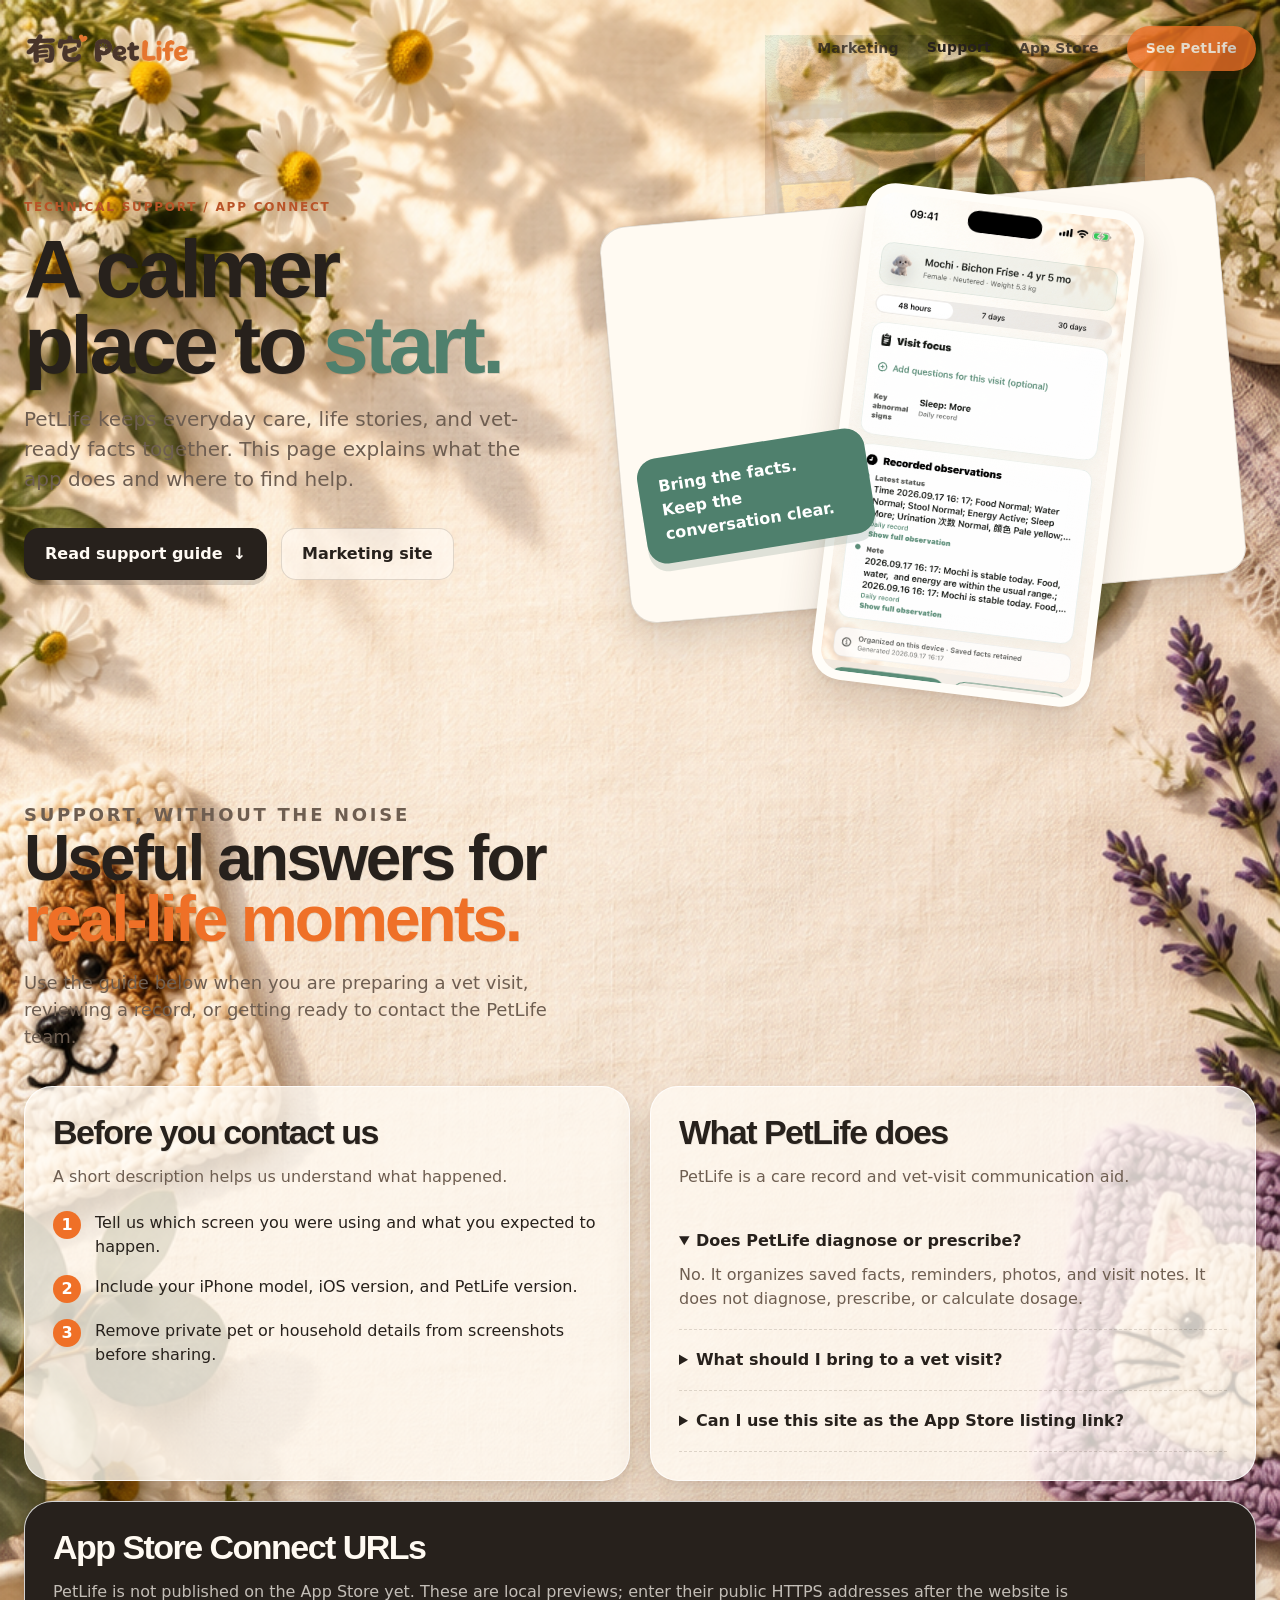
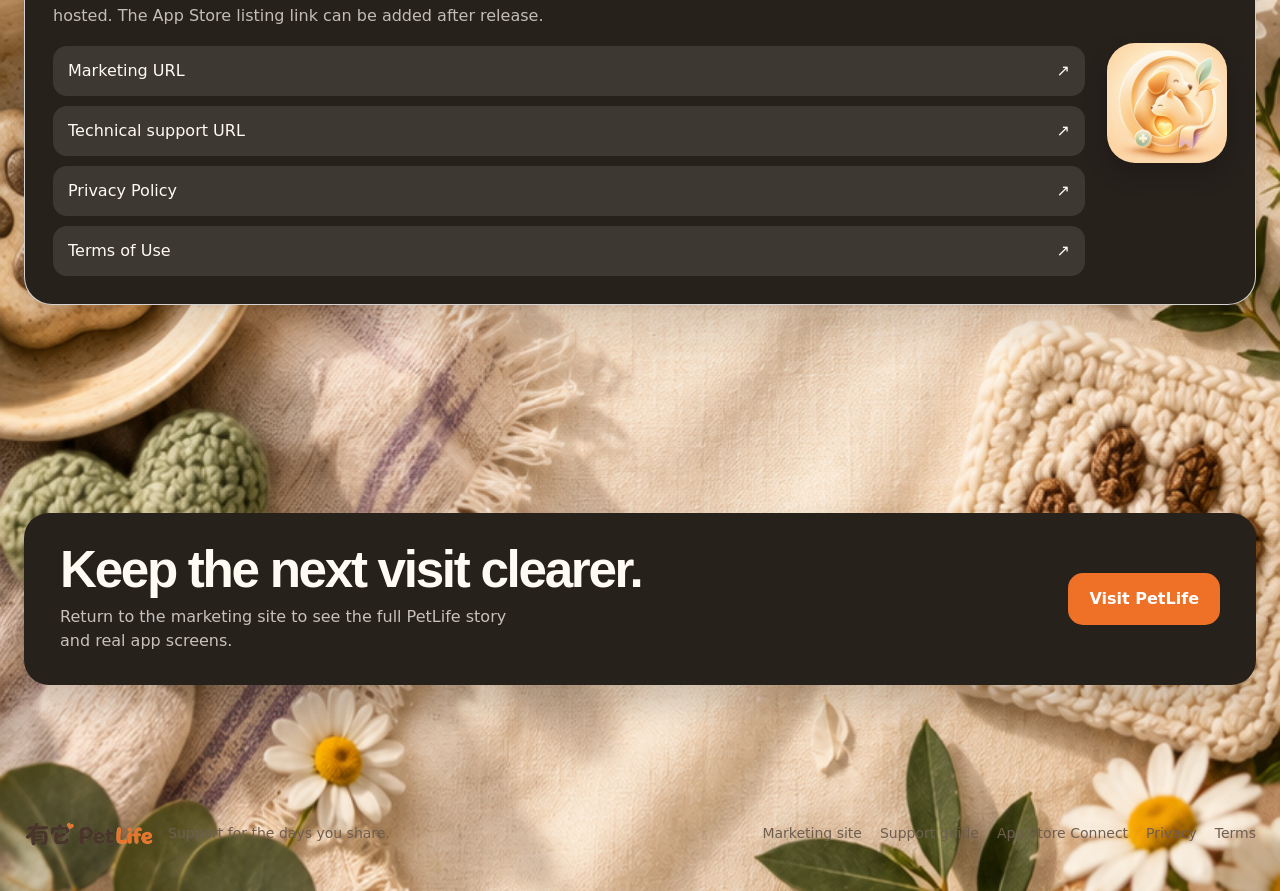
==== support/index.html @ db758c78 "Add PetLife support page" ====
<!doctype html>
<html lang="en">
  <head>
    <meta charset="UTF-8" />
    <meta name="viewport" content="width=device-width, initial-scale=1.0" />
    <meta name="description" content="PetLife technical support, product information, and App Store links." />
    <title>PetLife Support — Clear help for everyday care</title>
    <link rel="icon" type="image/png" href="../assets/petlife-appicon.png" />
    <link rel="stylesheet" href="../styles.css" />
  </head>
  <body>
    <div class="site-shell">
      <header class="site-nav">
        <a class="brand" href="../marketing/" aria-label="PetLife marketing home"><img src="../assets/petlife-wordmark.png" alt="有它 PetLife" /></a>
        <button class="menu-button" type="button" data-menu-button aria-expanded="false" aria-controls="support-nav">Menu</button>
        <nav class="nav-links" id="support-nav" data-nav aria-label="Support navigation">
          <a href="../marketing/">Marketing</a>
          <a href="#faq" aria-current="page">Support</a>
          <a href="#app-store">App Store</a>
          <a class="nav-cta" href="../marketing/#capabilities">See PetLife</a>
        </nav>
      </header>

      <main>
        <section class="support-hero">
          <div>
            <p class="eyebrow">Technical support / App Connect</p>
            <h1>A calmer place to <em>start.</em></h1>
            <p class="support-intro">PetLife keeps everyday care, life stories, and vet-ready facts together. This page explains what the app does and where to find help.</p>
            <div class="hero-actions"><a class="button button-dark" href="#faq">Read support guide <span aria-hidden="true">↓</span></a><a class="button button-light" href="../marketing/">Marketing site</a></div>
          </div>
          <div class="support-stack" aria-label="PetLife support collage">
            <div class="support-paper"></div>
            <figure class="support-screen"><img src="../assets/app-doctor.png" alt="Real PetLife vet summary screen" /></figure>
            <div class="support-sticker">Bring the facts.<br />Keep the conversation clear.</div>
          </div>
        </section>

        <section class="section" id="faq">
          <div class="section-heading">
            <p class="eyebrow">Support, without the noise</p>
            <h2>Useful answers for<br /><em>real-life moments.</em></h2>
            <p>Use the guide below when you are preparing a vet visit, reviewing a record, or getting ready to contact the PetLife team.</p>
          </div>
          <div class="support-grid">
            <article class="support-card">
              <h2>Before you contact us</h2>
              <p>A short description helps us understand what happened.</p>
              <ul>
                <li><span class="step-number">1</span><span>Tell us which screen you were using and what you expected to happen.</span></li>
                <li><span class="step-number">2</span><span>Include your iPhone model, iOS version, and PetLife version.</span></li>
                <li><span class="step-number">3</span><span>Remove private pet or household details from screenshots before sharing.</span></li>
              </ul>
            </article>
            <article class="support-card">
              <h2>What PetLife does</h2>
              <p>PetLife is a care record and vet-visit communication aid.</p>
              <div class="faq">
                <details open><summary>Does PetLife diagnose or prescribe?</summary><p>No. It organizes saved facts, reminders, photos, and visit notes. It does not diagnose, prescribe, or calculate dosage.</p></details>
                <details><summary>What should I bring to a vet visit?</summary><p>Bring the recent timeline, current observations, medications, and any questions you want to confirm with your veterinarian.</p></details>
                <details><summary>Can I use this site as the App Store listing link?</summary><p>No. The App Store listing link will be available after the app is released. In App Store Connect, use the public marketing-site address for Marketing URL and the public support-page address for Support URL.</p></details>
              </div>
            </article>
            <article class="support-card url-card" id="app-store">
              <div>
                <h2>App Store Connect URLs</h2>
                <p>PetLife is not published on the App Store yet. These are local previews; enter their public HTTPS addresses after the website is hosted. The App Store listing link can be added after release.</p>
                <div class="url-list">
                  <a href="../marketing/"><span>Marketing URL</span><span aria-hidden="true">↗</span></a>
                  <a href="./"><span>Technical support URL</span><span aria-hidden="true">↗</span></a>
                  <a href="../policy/#privacy"><span>Privacy Policy</span><span aria-hidden="true">↗</span></a>
                  <a href="../policy/#terms"><span>Terms of Use</span><span aria-hidden="true">↗</span></a>
                </div>
              </div>
              <img src="../assets/petlife-appicon.png" width="120" height="120" alt="PetLife app icon" style="border-radius: 28px; box-shadow: 0 12px 25px rgba(0,0,0,.2)" />
            </article>
          </div>
        </section>

        <section class="section">
          <div class="support-callout">
            <div><h2>Keep the next visit clearer.</h2><p>Return to the marketing site to see the full PetLife story and real app screens.</p></div>
            <a class="button" href="../marketing/">Visit PetLife</a>
          </div>
        </section>
      </main>

      <footer class="site-footer">
        <div class="footer-brand"><img src="../assets/petlife-wordmark.png" alt="有它 PetLife" /><span>Support for the days you share.</span></div>
        <nav class="footer-links" aria-label="Footer navigation"><a href="../marketing/">Marketing site</a><a href="#faq">Support guide</a><a href="#app-store">App Store Connect</a><a href="../policy/#privacy">Privacy</a><a href="../policy/#terms">Terms</a></nav>
      </footer>
    </div>
    <script src="../site.js"></script>
  </body>
</html>
---- styles.css ----
@font-face {
  font-family: PetLifeSans;
  src: local("Avenir Next"), local("Nunito"), local("Helvetica Neue");
  font-display: swap;
}

:root {
  --ink: #27211c;
  --muted-ink: #6e5e51;
  --paper: #f6ecdf;
  --paper-deep: #ead7c4;
  --card: #fffaf2;
  --orange: #ef7027;
  --orange-dark: #b95428;
  --sage: #bdd0bd;
  --sage-dark: #4f806d;
  --lilac: #d7cce8;
  --blue: #b8d5dc;
  --yellow: #efd06b;
  --line: rgba(67, 45, 29, 0.16);
  --shadow: 0 22px 42px rgba(69, 43, 24, 0.16), 0 3px 7px rgba(69, 43, 24, 0.08);
  --display: "Avenir Next", "Trebuchet MS", sans-serif;
  --body: PetLifeSans, "Avenir Next", system-ui, sans-serif;
  --needle: url("assets/needle-texture.svg");
}

* { box-sizing: border-box; }
html { scroll-behavior: smooth; }
body {
  margin: 0;
  position: relative;
  color: var(--ink);
  font-family: var(--body);
  background-color: var(--paper);
  background-image: url("assets/tabletop-background.png");
  background-size: cover;
  background-position: center top;
  background-repeat: no-repeat;
  background-attachment: fixed;
  line-height: 1.5;
}

body::before {
  content: "";
  position: fixed;
  inset: 0;
  pointer-events: none;
  opacity: .16;
  background-image: url("assets/yarn-pet-grid.png");
  background-size: 380px auto;
  background-position: 85% 6%;
  background-repeat: no-repeat;
  mix-blend-mode: multiply;
  z-index: -1;
}

a { color: inherit; text-decoration: none; }
button, input, textarea { font: inherit; }
button, .button { cursor: pointer; }

.site-shell { width: min(1240px, calc(100% - 48px)); margin: 0 auto; }
.site-nav {
  display: flex;
  align-items: center;
  justify-content: space-between;
  gap: 28px;
  padding: 26px 0 18px;
}
.brand { display: inline-flex; align-items: center; min-width: 174px; }
.brand img { display: block; width: 166px; height: auto; }
.nav-links { display: flex; align-items: center; gap: 28px; font-size: 14px; font-weight: 700; letter-spacing: .01em; }
.nav-links a { opacity: .78; transition: opacity .2s ease, transform .2s ease; }
.nav-links a:hover, .nav-links a[aria-current="page"] { opacity: 1; transform: translateY(-1px); }
.nav-cta { padding: 12px 19px; border-radius: 999px; color: #fffaf4; background: var(--orange); box-shadow: 0 8px 0 rgba(139, 63, 33, .1); }
.nav-cta:hover { transform: translateY(-2px); }
.menu-button { display: none; border: 1px solid var(--line); background: var(--card); border-radius: 999px; padding: 9px 12px; }

.hero { min-height: 720px; display: grid; grid-template-columns: minmax(0, .86fr) minmax(0, 1.14fr); align-items: center; gap: 48px; padding: 56px 0 70px; }
.eyebrow { margin: 0 0 15px; color: var(--orange-dark); font-weight: 800; text-transform: uppercase; letter-spacing: .15em; font-size: 12px; }
h1, h2, h3 { margin: 0; font-family: "Arial Rounded MT Bold", "Avenir Next Rounded", var(--display); letter-spacing: -.045em; text-shadow: .6px .7px 0 rgba(39,33,28,.12); }
h1 { max-width: 720px; font-size: clamp(60px, 7.1vw, 104px); line-height: .92; font-weight: 900; }
h1 em { color: var(--orange); font-style: normal; }
.section-heading h2 em, .story-band h2 em { color: var(--orange); font-style: normal; }
.hero-copy > p:not(.eyebrow) { max-width: 520px; margin: 24px 0 0; color: var(--muted-ink); font-size: clamp(18px, 2vw, 24px); line-height: 1.35; }
.hero-actions { display: flex; flex-wrap: wrap; align-items: center; gap: 14px; margin-top: 34px; }
.button { display: inline-flex; align-items: center; justify-content: center; gap: 10px; min-height: 48px; padding: 13px 20px; border: 1px solid transparent; border-radius: 15px; font-weight: 800; transition: transform .2s ease, box-shadow .2s ease, background .2s ease; }
.button:hover { transform: translateY(-3px); box-shadow: 0 12px 22px rgba(69, 43, 24, .14); }
.button-dark { color: #fffaf3; background: var(--ink); box-shadow: 0 5px 0 rgba(39, 33, 28, .16); }
.button-light { background: rgba(255, 250, 242, .68); border-color: var(--line); }
.hand-note { margin: 32px 0 0 10px; color: var(--muted-ink); font-family: "Bradley Hand", "Comic Sans MS", cursive; font-size: 20px; transform: rotate(-4deg); }

.hero-collage { position: relative; min-height: 640px; }
.hero-collage::before { content: ""; position: absolute; inset: 52px 6px 34px; border-radius: 38px; background: rgba(255, 250, 242, .34); border: 1px solid rgba(255, 255, 255, .48); transform: rotate(2deg); }
.hero-note { position: absolute; z-index: 4; right: -8px; top: 78px; max-width: 150px; color: var(--muted-ink); font-family: "Bradley Hand", "Comic Sans MS", cursive; font-size: 18px; line-height: 1.2; transform: rotate(8deg); }
.photo-card { position: absolute; z-index: 3; top: 30px; left: 8%; width: 260px; padding: 12px 12px 40px; background: #fffdf7; box-shadow: var(--shadow); transform: rotate(-7deg); }
.photo-card img { display: block; width: 100%; aspect-ratio: 1; object-fit: cover; border-radius: 3px; }
.photo-card figcaption { padding: 12px 8px 0; font-family: "Bradley Hand", "Comic Sans MS", cursive; font-size: 20px; line-height: 1.05; }
.tile-sheet { position: absolute; z-index: 1; top: 55px; right: 7%; width: 310px; height: 410px; border: 9px solid #e6d4bd; overflow: hidden; background: #442e25; box-shadow: var(--shadow); transform: rotate(8deg); }
.tile-sheet img { width: 150%; height: 150%; object-fit: cover; object-position: 54% 32%; transform: rotate(-2deg); }
.phone-card { position: absolute; z-index: 5; right: 4%; bottom: 0; width: min(315px, 52%); padding: 10px; border-radius: 31px; background: #fffdf8; box-shadow: 0 28px 48px rgba(66, 37, 20, .25), 0 2px 8px rgba(66, 37, 20, .1); transform: rotate(7deg); }
.phone-card img { display: block; width: 100%; height: 580px; object-fit: cover; object-position: top; border-radius: 23px; }
.phone-chip { position: absolute; left: -34px; bottom: 74px; padding: 9px 13px; color: #fff; background: var(--sage-dark); border-radius: 999px; font-size: 12px; font-weight: 800; transform: rotate(-10deg); box-shadow: 0 7px 0 rgba(45, 84, 69, .15); }

.section { padding: 104px 0; }
.section-heading { max-width: 680px; margin-bottom: 36px; }
.section-heading h2 { font-size: clamp(40px, 5vw, 68px); line-height: .96; }
.section-heading p { margin: 18px 0 0; max-width: 550px; color: var(--muted-ink); font-size: 18px; }
.feature-grid { display: grid; grid-template-columns: repeat(3, 1fr); gap: 20px; }
.feature-card { position: relative; overflow: hidden; min-height: 420px; padding: 24px; border-radius: 28px; box-shadow: var(--shadow); border: 1px solid rgba(255,255,255,.6); }
.feature-card:nth-child(1) { background: var(--sage); }
.feature-card:nth-child(2) { background: var(--lilac); }
.feature-card:nth-child(3) { background: #f2d487; }
.feature-card h3 { font-size: 31px; line-height: 1; }
.feature-card p { max-width: 245px; margin: 12px 0 0; color: rgba(39, 33, 28, .78); }
.feature-shot { position: absolute; right: -12px; bottom: -120px; width: 188px; height: 335px; overflow: hidden; border-radius: 23px; border: 7px solid rgba(255, 251, 244, .9); box-shadow: 0 18px 25px rgba(63, 38, 19, .18); transform: rotate(-8deg); background: #fff; }
.feature-shot img { width: 100%; height: 100%; object-fit: cover; object-position: top; }
.feature-card:nth-child(2) .feature-shot { transform: rotate(8deg); right: 28px; }
.feature-card:nth-child(3) .feature-shot { transform: rotate(-5deg); }
.feature-mark { display: inline-flex; align-items: center; justify-content: center; width: 44px; height: 44px; margin-bottom: 48px; border-radius: 50%; background: rgba(255,255,255,.58); color: var(--ink); font-weight: 900; }

.story-band { display: grid; grid-template-columns: 1.05fr .95fr; align-items: center; gap: 58px; padding: 30px; border-radius: 36px; background: rgba(255, 250, 242, .72); border: 1px solid rgba(255,255,255,.7); box-shadow: var(--shadow); }
.story-band h2 { font-size: clamp(40px, 5vw, 70px); line-height: .95; }
.story-band p { max-width: 500px; margin: 20px 0 0; color: var(--muted-ink); font-size: 18px; }
.story-shot { position: relative; min-height: 420px; }
.story-shot::before { content: ""; position: absolute; width: 210px; height: 270px; left: 20px; top: 70px; background: var(--lilac); border-radius: 22px; transform: rotate(-9deg); }
.story-shot img { position: absolute; z-index: 1; right: 30px; top: 12px; width: 260px; height: 440px; object-fit: cover; object-position: top; border: 9px solid #fffdf7; border-radius: 29px; box-shadow: var(--shadow); transform: rotate(6deg); }

.support-callout { display: flex; align-items: center; justify-content: space-between; gap: 28px; padding: 32px 36px; border-radius: 25px; background: var(--ink); color: #fffaf2; box-shadow: 0 20px 35px rgba(39,33,28,.2); }
.support-callout h2 { font-size: clamp(30px, 4vw, 52px); line-height: .98; }
.support-callout p { max-width: 470px; margin: 10px 0 0; color: rgba(255,250,242,.74); }
.support-callout .button { background: var(--orange); color: white; }

.site-footer { display: flex; align-items: center; justify-content: space-between; gap: 30px; padding: 32px 0 44px; color: var(--muted-ink); font-size: 14px; }
.footer-brand { display: flex; align-items: center; gap: 14px; }
.footer-brand img { width: 130px; height: auto; }
.footer-links { display: flex; flex-wrap: wrap; gap: 18px; }
.footer-links a:hover { color: var(--orange-dark); }

/* Support page */
.support-hero { padding: 90px 0 80px; display: grid; grid-template-columns: .88fr 1.12fr; align-items: center; gap: 64px; }
.support-hero h1 { font-size: clamp(54px, 6.4vw, 92px); }
.support-hero h1 em { color: var(--sage-dark); }
.support-intro { max-width: 520px; margin-top: 22px; color: var(--muted-ink); font-size: 20px; }
.support-stack { position: relative; min-height: 420px; }
.support-paper { position: absolute; inset: 22px 24px 0 12px; border-radius: 26px; background: var(--card); border: 1px solid var(--line); box-shadow: var(--shadow); transform: rotate(-5deg); }
.support-screen { position: absolute; right: 15%; top: 0; width: 280px; height: 500px; padding: 9px; border-radius: 30px; background: #fffdf8; box-shadow: var(--shadow); transform: rotate(7deg); }
.support-screen img { width: 100%; height: 100%; object-fit: cover; object-position: top; border-radius: 22px; }
.support-sticker { position: absolute; z-index: 2; left: 6%; bottom: 50px; max-width: 230px; padding: 17px 20px; border-radius: 20px; color: #fff; background: var(--sage-dark); font-weight: 800; transform: rotate(-9deg); box-shadow: 0 8px 0 rgba(45,84,69,.15); }
.support-grid { display: grid; grid-template-columns: 1fr 1fr; gap: 20px; }
.support-card { padding: 28px; border-radius: 28px; background: rgba(255,250,242,.78); border: 1px solid rgba(255,255,255,.8); box-shadow: var(--shadow); }
.support-card h2 { font-size: 34px; line-height: 1; }
.support-card p { color: var(--muted-ink); }
.support-card ul { display: grid; gap: 16px; margin: 22px 0 0; padding: 0; list-style: none; }
.support-card li { display: grid; grid-template-columns: 30px 1fr; gap: 12px; align-items: start; }
.step-number { display: inline-flex; align-items: center; justify-content: center; width: 28px; height: 28px; border-radius: 50%; background: var(--orange); color: white; font-weight: 900; }
.faq { margin-top: 22px; }
.faq details { padding: 18px 0; border-bottom: 1px dashed var(--line); }
.faq summary { cursor: pointer; font-weight: 800; }
.faq details p { margin: 10px 0 0; color: var(--muted-ink); }
.url-card { grid-column: 1 / -1; display: grid; grid-template-columns: 1fr auto; align-items: center; gap: 22px; background: var(--ink); color: #fffaf2; }
.url-card p { color: rgba(255,250,242,.72); }
.url-list { display: grid; gap: 10px; margin-top: 18px; }
.url-list a { display: flex; align-items: center; justify-content: space-between; gap: 12px; padding: 13px 15px; border-radius: 14px; background: rgba(255,250,242,.1); color: #fffaf2; }
.url-list a:hover { background: rgba(255,250,242,.18); }

@media (max-width: 940px) {
  .site-shell { width: min(100% - 32px, 720px); }
  .menu-button { display: inline-flex; }
  .nav-links { display: none; position: absolute; z-index: 10; top: 76px; right: 16px; flex-direction: column; align-items: stretch; min-width: 190px; padding: 16px; border-radius: 18px; background: var(--card); box-shadow: var(--shadow); }
  .nav-links.is-open { display: flex; }
  .hero, .support-hero { grid-template-columns: 1fr; gap: 30px; padding-top: 40px; }
  .hero-collage { min-height: 610px; }
  .feature-grid, .support-grid { grid-template-columns: 1fr; }
  .url-card { grid-column: auto; grid-template-columns: 1fr; }
  .story-band { grid-template-columns: 1fr; }
  .story-shot { min-height: 400px; }
}

@media (max-width: 620px) {
  .site-shell { width: min(100% - 24px, 540px); }
  .site-nav { padding-top: 16px; }
  .brand img { width: 140px; }
  h1 { font-size: clamp(51px, 15vw, 76px); }
  .hero { padding-bottom: 30px; }
  .hero-collage { min-height: 510px; transform: scale(.86); transform-origin: top center; margin-bottom: -70px; }
  .photo-card { width: 210px; }
  .tile-sheet { width: 235px; height: 320px; }
  .phone-card { width: 250px; }
  .phone-card img { height: 470px; }
  .support-hero { padding-top: 42px; }
  .support-stack { min-height: 390px; transform: scale(.88); transform-origin: top center; margin-bottom: -45px; }
  .support-screen { width: 242px; height: 435px; }
  .section { padding: 70px 0; }
  .support-callout, .site-footer { flex-direction: column; align-items: flex-start; }
  .story-shot img { right: 4%; }
}

/* Marketing page: the longer Product Hunt story layout. */
.marketing-page .site-nav { padding-bottom: 28px; }
.marketing-page .site-nav { gap: 16px; }
.marketing-page .nav-links { margin-left: auto; gap: clamp(14px, 2.1vw, 28px); }
.marketing-language-switcher { display: inline-flex; flex: 0 0 auto; gap: 2px; padding: 4px; border: 1px solid rgba(67,45,29,.16); border-radius: 999px; background: rgba(255,250,242,.78); box-shadow: 0 4px 12px rgba(69,43,24,.08); }
.marketing-language-switcher button { padding: 7px 9px; border: 0; border-radius: 999px; background: transparent; color: var(--muted-ink); cursor: pointer; font-size: 11px; font-weight: 800; white-space: nowrap; }
.marketing-language-switcher button[aria-pressed="true"] { color: #fffaf2; background: var(--ink); }
.marketing-language-switcher button:focus-visible,
.policy-switcher button:focus-visible { outline: 3px solid var(--orange); outline-offset: 2px; }
.reference-mode .site-shell { position: relative; }
.marketing-page.reference-mode .site-nav { position: absolute; z-index: 10; top: 70px; left: 0; width: 100%; display: flex; justify-content: flex-end; padding: 0; pointer-events: none; }
.marketing-page.reference-mode .site-nav > * { pointer-events: auto; }
.marketing-page.reference-mode .site-nav .brand,
.marketing-page.reference-mode .site-nav .menu-button,
.marketing-page.reference-mode .site-nav .nav-links { display: none; }
.marketing-page.reference-mode .marketing-language-switcher { margin-right: 18.5%; }
.reference-banner[hidden] { display: none !important; }
.marketing-page .hero-v2 { min-height: 760px; padding-top: 48px; }
.marketing-page .hero-copy { position: relative; z-index: 2; }
.marketing-page .hero-copy > p:not(.eyebrow) { max-width: 590px; }
.hero-proof { display: flex; flex-wrap: wrap; gap: 8px; margin-top: 28px; }
.hero-proof span, .mini-tags span, .story-points span { display: inline-flex; align-items: center; min-height: 30px; padding: 6px 11px; border: 1px solid rgba(67,45,29,.16); border-radius: 999px; background: rgba(255,250,242,.58); color: var(--muted-ink); font-size: 12px; font-weight: 800; }
.hero-stage { position: relative; min-height: 690px; isolation: isolate; }
.hero-stage-paper { position: absolute; inset: 42px 8px 26px; z-index: -2; border: 1px solid rgba(255,255,255,.72); border-radius: 40px; background: rgba(255,250,242,.38); transform: rotate(2.4deg); box-shadow: 0 24px 45px rgba(69,43,24,.1); }
.hero-stage::after { content: ""; position: absolute; z-index: -3; inset: 6px -20px -15px 22px; border-radius: 38px; background: rgba(239,112,39,.14); transform: rotate(-4deg); }
.hero-yarn-grid { position: absolute; z-index: 0; top: 62px; right: 4%; width: 47%; height: 445px; overflow: hidden; border: 10px solid #e6d4bd; background: #442e25; box-shadow: var(--shadow); transform: rotate(7deg); }
.hero-yarn-grid img { width: 155%; height: 155%; object-fit: cover; object-position: 54% 32%; transform: rotate(-2deg); }
.hero-photo-card { position: absolute; z-index: 2; top: 98px; left: 6%; width: 270px; padding: 12px 12px 42px; background: #fffdf7; box-shadow: var(--shadow); transform: rotate(-8deg); }
.hero-photo-card img { display: block; width: 100%; aspect-ratio: 1; object-fit: cover; border-radius: 3px; }
.hero-photo-card figcaption { padding: 12px 8px 0; font-family: "Bradley Hand", "Comic Sans MS", cursive; font-size: 21px; line-height: 1.05; }
.tape { position: absolute; z-index: 3; left: 50%; top: -18px; width: 86px; height: 28px; background: rgba(225,190,133,.7); transform: translateX(-50%) rotate(-3deg); box-shadow: 0 1px 4px rgba(69,43,24,.12); }
.hero-note { z-index: 5; right: 2%; top: 28px; }
.hero-phone-frame { position: absolute; z-index: 4; right: 7%; bottom: 3px; width: min(332px, 52%); padding: 11px; border-radius: 34px; background: #fffdf8; box-shadow: 0 30px 52px rgba(66,37,20,.28), 0 3px 9px rgba(66,37,20,.12); transform: rotate(7deg); }
.hero-phone-frame img { display: block; width: 100%; height: 580px; object-fit: cover; object-position: top; border-radius: 25px; }
.hero-phone-frame .phone-chip { left: -44px; bottom: 74px; }
.hero-stamp { position: absolute; z-index: 6; left: 34%; bottom: 40px; width: 116px; height: 116px; display: grid; place-items: center; border: 3px solid rgba(185,84,40,.68); border-radius: 50%; color: var(--orange-dark); font-family: "Bradley Hand", "Comic Sans MS", cursive; font-size: 16px; font-weight: 800; line-height: 1.05; text-align: center; transform: rotate(-13deg); background: rgba(255,250,242,.76); }
.section-heading-wide { max-width: 840px; }
.feature-grid-v2 { gap: 24px; }
.feature-card-v2 { min-height: 520px; padding: 28px; }
.feature-card-v2 .feature-card-copy { position: relative; z-index: 2; max-width: 270px; }
.feature-card-v2 .feature-mark { margin-bottom: 58px; }
.feature-card-v2 h3 { font-size: 38px; }
.feature-card-v2 p { font-size: 16px; }
.feature-card-care { background: #cad8c6; }
.feature-card-memory { background: #d7cce8; }
.feature-card-vet { background: #f0d88f; }
.feature-shot-v2 { right: 14px; bottom: -108px; width: 210px; height: 375px; border-width: 8px; }
.feature-card-memory .feature-shot-v2 { right: 18px; transform: rotate(8deg); }
.feature-card-vet .feature-shot-v2 { right: 12px; transform: rotate(-6deg); }
.text-link { display: inline-flex; align-items: center; gap: 8px; margin-top: 20px; color: var(--ink); font-size: 13px; font-weight: 900; }
.text-link:hover { color: var(--orange-dark); }
.capability-section { padding-top: 80px; }
.capability-grid { display: grid; grid-template-columns: repeat(2, minmax(0,1fr)); gap: 22px; }
.capability-card { position: relative; min-height: 330px; overflow: hidden; display: flex; align-items: center; gap: 22px; padding: 30px; border: 1px solid rgba(255,255,255,.72); border-radius: 30px; background: rgba(255,250,242,.74); box-shadow: var(--shadow); }
.capability-card-large { grid-column: 1 / -1; min-height: 390px; background: #efe0c9; }
.capability-card-record { background: #d5e3de; }
.capability-card-life { background: #e3d6ea; }
.capability-card-family { background: #f0d6bb; }
.capability-copy { position: relative; z-index: 2; max-width: 430px; }
.capability-card-large .capability-copy { max-width: 500px; }
.capability-kicker { display: inline-flex; margin-bottom: 12px; color: var(--orange-dark); font-size: 12px; font-weight: 900; letter-spacing: .12em; text-transform: uppercase; }
.capability-copy h3 { font-size: clamp(27px, 3vw, 42px); line-height: .98; }
.capability-copy p { margin: 14px 0 0; color: var(--muted-ink); font-size: 16px; }
.capability-list { display: grid; gap: 8px; margin: 20px 0 0; padding: 0; list-style: none; color: var(--muted-ink); font-size: 14px; }
.capability-list li { position: relative; padding-left: 20px; }
.capability-list li::before { content: "✓"; position: absolute; left: 0; color: var(--sage-dark); font-weight: 900; }
.capability-shot { flex: 0 0 150px; width: 150px; height: 260px; overflow: hidden; padding: 7px; border: 7px solid #fffdf8; border-radius: 23px; background: #fffdf8; box-shadow: var(--shadow); transform: rotate(6deg); }
.capability-shot img { display: block; width: 100%; height: 100%; object-fit: cover; object-position: top; border-radius: 14px; }
.capability-shot-tall { position: absolute; right: 10%; top: 28px; width: 220px; height: 420px; transform: rotate(7deg); }
.capability-card-record .capability-shot { order: 2; transform: rotate(-7deg); }
.capability-card-life .capability-shot { transform: rotate(7deg); }
.capability-photo { flex: 0 0 160px; width: 160px; padding: 10px; background: #fffdf8; box-shadow: var(--shadow); transform: rotate(7deg); }
.capability-photo img { display: block; width: 100%; aspect-ratio: 1; object-fit: cover; }
.mini-tags { display: flex; flex-wrap: wrap; gap: 7px; margin-top: 18px; }
.mini-tags span { background: rgba(255,255,255,.54); }
.story-section { padding-top: 80px; }
.story-band-v2 { padding: 42px 44px; }
.story-band-copy { position: relative; z-index: 2; }
.story-points { display: flex; flex-wrap: wrap; gap: 8px; margin-top: 22px; }
.story-shot-v2 { min-height: 500px; }
.story-shot-v2::before { width: 235px; height: 310px; left: 0; top: 88px; background: #d8c8e4; }
.story-shot-v2 img { width: 290px; height: 490px; right: 16px; }
.vet-section { padding-top: 74px; }
.vet-layout { display: grid; grid-template-columns: minmax(0,.9fr) minmax(0,1.1fr); align-items: center; gap: 60px; padding: 44px; border-radius: 36px; background: rgba(231,241,236,.82); border: 1px solid rgba(255,255,255,.78); box-shadow: var(--shadow); }
.vet-copy h2 { font-size: clamp(42px, 5vw, 70px); line-height: .95; }
.vet-copy h2 em { color: var(--sage-dark); font-style: normal; }
.vet-copy > p:not(.eyebrow) { margin: 20px 0 0; color: var(--muted-ink); font-size: 18px; }
.boundary-note { margin-top: 22px; padding: 16px 18px; border-left: 4px solid var(--sage-dark); border-radius: 0 14px 14px 0; background: rgba(255,255,255,.56); color: var(--muted-ink); font-size: 14px; }
.boundary-note strong { color: var(--ink); }
.vet-shot { position: relative; margin: 0; justify-self: center; width: min(360px, 82%); padding: 10px; border: 1px solid rgba(255,255,255,.9); border-radius: 33px; background: #fffdf8; box-shadow: var(--shadow); transform: rotate(6deg); }
.vet-shot img { display: block; width: 100%; height: 560px; object-fit: cover; object-position: top; border-radius: 24px; }
.vet-shot figcaption { position: absolute; left: -32px; bottom: 42px; padding: 10px 13px; border-radius: 999px; color: #fff; background: var(--sage-dark); font-size: 12px; font-weight: 800; transform: rotate(-9deg); }
.principle-section { padding-top: 80px; }
.principle-grid { display: grid; grid-template-columns: repeat(4, minmax(0,1fr)); gap: 14px; }
.principle-grid article { min-height: 230px; padding: 22px; border: 1px solid rgba(255,255,255,.72); border-radius: 24px; background: rgba(255,250,242,.74); box-shadow: 0 13px 28px rgba(69,43,24,.09); }
.principle-grid article:nth-child(2) { background: rgba(217,204,232,.8); }
.principle-grid article:nth-child(3) { background: rgba(205,222,207,.82); }
.principle-grid article:nth-child(4) { background: rgba(240,216,143,.82); }
.principle-grid article > span { display: inline-flex; align-items: center; justify-content: center; width: 35px; height: 35px; border-radius: 50%; background: rgba(255,255,255,.64); color: var(--orange-dark); font-size: 12px; font-weight: 900; }
.principle-grid h3 { margin-top: 30px; font-size: 25px; line-height: 1; }
.principle-grid p { margin: 10px 0 0; color: var(--muted-ink); font-size: 14px; }
.support-callout-v2 { padding: 38px 42px; }
.support-callout-v2 .eyebrow { color: #f2c38b; }

/* Tactile punch-needle treatment used in the reference artwork. */
.marketing-page .button,
.marketing-page .nav-cta,
.marketing-page .feature-card-v2,
.marketing-page .capability-card,
.marketing-page .principle-grid article,
.marketing-page .support-callout-v2 {
  background-image: var(--needle);
  background-blend-mode: soft-light;
}
.marketing-page .button,
.marketing-page .nav-cta {
  position: relative;
  border-width: 2px;
  border-color: rgba(39, 33, 28, .18);
  box-shadow: 0 4px 0 rgba(39,33,28,.25), 0 11px 18px rgba(69,43,24,.12);
  letter-spacing: -.015em;
}
.marketing-page .button::after,
.marketing-page .nav-cta::after,
.marketing-page .feature-card-v2::after {
  content: "";
  position: absolute;
  inset: 5px;
  pointer-events: none;
  border: 1px dashed rgba(255,255,255,.28);
  border-radius: inherit;
  opacity: .7;
}
.marketing-page .button-dark {
  background-color: #202a2a;
  background-image: var(--needle), linear-gradient(135deg, rgba(255,255,255,.05), transparent 60%);
  border-color: rgba(12,19,19,.45);
  box-shadow: 0 5px 0 #151b1b, 0 12px 18px rgba(30,28,25,.18);
}
.marketing-page .button-light {
  background-color: #fffaf1;
  background-image: var(--needle);
  border-color: rgba(67,45,29,.2);
  box-shadow: 0 4px 0 rgba(67,45,29,.1), 0 9px 16px rgba(69,43,24,.08);
}
.marketing-page .nav-cta {
  background-color: #e8662a;
  background-image: var(--needle), linear-gradient(135deg, rgba(255,210,154,.22), transparent 62%);
  border-color: rgba(151,61,27,.25);
  box-shadow: 0 4px 0 #b84e25, 0 10px 16px rgba(129,61,33,.18);
}
.marketing-page .feature-card-v2 {
  border-width: 2px;
  border-color: rgba(67,45,29,.12);
  box-shadow: 0 8px 0 rgba(67,45,29,.1), 0 22px 35px rgba(69,43,24,.14);
}
.marketing-page .feature-card-v2 h3,
.marketing-page .capability-copy h3,
.marketing-page .principle-grid h3 {
  font-weight: 900;
  text-shadow: 1px 1px 0 rgba(255,255,255,.2), 1.2px 1.4px 0 rgba(39,33,28,.13);
}
.marketing-page .feature-shot-v2,
.marketing-page .capability-shot,
.marketing-page .vet-shot,
.marketing-page .story-shot-v2 img {
  border-width: 9px;
  box-shadow: 0 8px 0 rgba(67,45,29,.12), 0 22px 27px rgba(63,38,19,.2);
}
.marketing-page .feature-mark {
  border: 2px solid rgba(67,45,29,.12);
  box-shadow: 0 3px 0 rgba(67,45,29,.1);
}
.marketing-page .hero-stage-paper,
.marketing-page .story-band-v2,
.marketing-page .vet-layout {
  background-image: var(--needle);
  background-blend-mode: soft-light;
}
.marketing-page .hero-photo-card,
.marketing-page .hero-phone-frame {
  border: 2px solid rgba(67,45,29,.1);
  background-color: #fffaf1;
  background-image: var(--needle);
  background-blend-mode: soft-light;
}
.marketing-page .hero-photo-card::after,
.marketing-page .hero-phone-frame::after,
.marketing-page .vet-shot::after {
  content: "";
  position: absolute;
  inset: 7px;
  pointer-events: none;
  border: 1px dashed rgba(67,45,29,.22);
  border-radius: inherit;
}
.marketing-page .hero-stamp {
  border-width: 4px;
  border-style: double;
  background-image: var(--needle);
  background-blend-mode: multiply;
}
.marketing-page .hero-proof span,
.marketing-page .mini-tags span,
.marketing-page .story-points span {
  background-color: #fffaf1;
  background-image: var(--needle);
  background-blend-mode: soft-light;
  border-width: 2px;
  box-shadow: 0 3px 0 rgba(67,45,29,.1);
}

/* The supplied tactile poster is the English visual cover. Other languages use
   the same textile layout with translated copy and genuine PetLife screenshots. */
.reference-banner {
  width: 100vw;
  margin-left: calc(50% - 50vw);
}
.reference-art {
  position: relative;
  margin: 0;
  overflow: hidden;
  border-radius: 0 0 30px 30px;
  background: #f4eadc;
  box-shadow: 0 18px 40px rgba(69,43,24,.12);
}
.reference-art > img:first-child {
  display: block;
  width: 100%;
  height: auto;
}
.reference-hotspot {
  position: absolute;
  z-index: 3;
  display: block;
  border-radius: 22px;
}
.reference-hotspot-product { left: 18.2%; top: 0; width: 8%; height: 8%; }
.reference-hotspot-stories { left: 26.3%; top: 0; width: 7.6%; height: 8%; }
.reference-hotspot-support { left: 33.7%; top: 0; width: 8.3%; height: 8%; }
.reference-hotspot-cta { top: 0; right: 1.8%; width: 17%; height: 7%; }
.reference-hotspot-see { left: 1%; top: 34%; width: 25%; height: 10%; }
.reference-hotspot-care { left: 0; top: 58%; width: 32%; height: 29%; }
.reference-hotspot-life { left: 33.5%; top: 58%; width: 31%; height: 29%; }
.reference-hotspot-vet { right: 0; top: 58%; width: 33%; height: 29%; }
.reference-hotspot-footer-support { left: 51%; bottom: 1%; width: 7%; height: 8%; }
.reference-hotspot-app-store { left: 69%; bottom: 1%; width: 13%; height: 9%; }
.reference-hotspot:focus-visible {
  outline: 4px solid var(--orange);
  outline-offset: -5px;
}
.reference-mode .hero-v2,
.reference-mode .feature-intro { display: none; }
.reference-mode .capability-section { padding-top: 96px; }
.anchor-target {
  position: relative;
  top: -24px;
  display: block;
  width: 1px;
  height: 1px;
  visibility: hidden;
}
.sr-only {
  position: absolute;
  width: 1px;
  height: 1px;
  padding: 0;
  margin: -1px;
  overflow: hidden;
  clip: rect(0,0,0,0);
  white-space: nowrap;
  border: 0;
}

/* Public-facing policy page, matching the PetLife paper and textile system. */
.policy-page .site-nav { padding-bottom: 28px; }
.policy-hero {
  padding: clamp(36px, 7vw, 82px) clamp(22px, 6vw, 78px) 38px;
  border: 1px solid rgba(255,255,255,.72);
  border-radius: 34px;
  background: rgba(255,250,242,.83);
  box-shadow: var(--shadow);
}
.policy-hero h1 { max-width: 900px; font-size: clamp(48px, 7.5vw, 92px); }
.policy-hero h1 em { color: var(--orange); font-style: normal; }
.policy-hero > p:not(.eyebrow):not(.policy-version) { max-width: 690px; margin: 18px 0 0; color: var(--muted-ink); font-size: clamp(17px, 2vw, 22px); }
.policy-switcher { display: inline-flex; gap: 5px; margin-top: 27px; padding: 5px; border: 1px solid rgba(67,45,29,.12); border-radius: 999px; background: rgba(234,215,196,.52); }
.policy-switcher button { padding: 9px 15px; border: 0; border-radius: 999px; color: var(--muted-ink); background: transparent; cursor: pointer; font-size: 13px; font-weight: 800; }
.policy-switcher button[aria-pressed="true"] { color: #fffaf2; background: var(--ink); box-shadow: 0 3px 0 rgba(39,33,28,.18); }
.policy-jump { display: flex; flex-wrap: wrap; gap: 10px; margin-top: 25px; }
.policy-jump a { display: inline-flex; align-items: center; gap: 22px; padding: 12px 16px; border: 1px solid rgba(67,45,29,.12); border-radius: 14px; background: rgba(255,255,255,.55); font-weight: 800; }
.policy-jump a span { color: var(--orange-dark); font-size: 11px; letter-spacing: .08em; }
.policy-version { margin: 20px 0 0; color: var(--muted-ink); font-size: 12px; }
.policy-review-note { margin: 24px 0 0; padding: 18px 22px; border: 1px solid rgba(185,84,40,.24); border-left: 5px solid var(--orange); border-radius: 17px; background: rgba(255,247,228,.92); }
.policy-review-note strong { display: block; font-size: 14px; }
.policy-review-note p { margin: 6px 0 0; color: var(--muted-ink); font-size: 13px; }
.policy-document { scroll-margin-top: 24px; display: grid; grid-template-columns: minmax(220px,.7fr) minmax(0,1.3fr); gap: clamp(26px, 6vw, 78px); padding: 64px clamp(18px,4vw,44px); border-bottom: 1px solid rgba(67,45,29,.14); }
.policy-document-heading { position: sticky; top: 24px; align-self: start; }
.policy-index { display: inline-flex; margin-bottom: 14px; color: var(--orange-dark); font-size: 11px; font-weight: 900; letter-spacing: .16em; }
.policy-document-heading h2 { font-size: clamp(32px, 4vw, 48px); line-height: .98; }
.policy-document-heading > p { max-width: 320px; margin: 14px 0 0; color: var(--muted-ink); }
.policy-copy { max-width: 760px; padding: clamp(20px,4vw,38px); border: 1px solid rgba(255,255,255,.78); border-radius: 26px; background: rgba(255,250,242,.88); box-shadow: 0 15px 32px rgba(69,43,24,.09); }
.policy-copy[hidden] { display: none; }
.policy-copy .policy-lead { margin-top: 0; color: var(--ink); font-size: 18px; font-weight: 700; }
.policy-copy article { margin-top: 25px; padding-top: 20px; border-top: 1px dashed rgba(67,45,29,.2); }
.policy-copy article h3 { font-size: 20px; letter-spacing: -.025em; }
.policy-copy article p { margin: 9px 0 0; color: var(--muted-ink); font-size: 15px; line-height: 1.72; }
.policy-last-callout { padding-top: 50px; }
.policy-page .support-callout-v2 { background-color: #292521; }
.policy-page .site-footer { margin-top: 34px; }
.reference-hotspot-privacy { left: 58%; bottom: 1%; width: 4.3%; height: 7%; }
.reference-hotspot-terms { left: 62.5%; bottom: 1%; width: 4.5%; height: 7%; }

html[lang="zh-Hans"] .marketing-page h1,
html[lang="ja"] .marketing-page h1,
html[lang="ko"] .marketing-page h1 { max-width: 760px; font-size: clamp(44px, 5.8vw, 78px); line-height: 1.08; letter-spacing: -.035em; }
html[lang="zh-Hans"] .marketing-page h2,
html[lang="ja"] .marketing-page h2,
html[lang="ko"] .marketing-page h2,
html[lang="zh-Hans"] .marketing-page h3,
html[lang="ja"] .marketing-page h3,
html[lang="ko"] .marketing-page h3 { line-height: 1.16; letter-spacing: -.025em; }
html[lang="ja"] .marketing-page .feature-card-v2 h3,
html[lang="ko"] .marketing-page .feature-card-v2 h3,
html[lang="zh-Hans"] .marketing-page .feature-card-v2 h3 { font-size: clamp(25px, 2.5vw, 34px); }
html[lang="ja"] .policy-page .policy-copy,
html[lang="ko"] .policy-page .policy-copy,
html[lang="zh-Hans"] .policy-page .policy-copy { line-break: strict; }

@media (max-width: 940px) {
  .marketing-page .site-nav { flex-wrap: wrap; }
  .marketing-page .nav-links { margin-left: 0; }
  .marketing-page .marketing-language-switcher { margin-left: auto; }
  .marketing-page.reference-mode .site-nav { top: 60px; }
  .marketing-page.reference-mode .marketing-language-switcher { margin-right: 18%; }
  .marketing-page .hero-v2 { min-height: 0; }
  .hero-stage { min-height: 640px; }
  .capability-grid { grid-template-columns: 1fr; }
  .capability-card-large { grid-column: auto; }
  .vet-layout { grid-template-columns: 1fr; gap: 28px; }
  .principle-grid { grid-template-columns: repeat(2, minmax(0,1fr)); }
  .policy-document { grid-template-columns: 1fr; gap: 20px; }
  .policy-document-heading { position: static; }
  .policy-document-heading > p { max-width: 640px; }
}

@media (max-width: 620px) {
  .reference-art { border-radius: 0 0 18px 18px; }
  .marketing-page .site-nav { gap: 8px; }
  .marketing-page .brand { min-width: 0; }
  .marketing-page .brand img { width: 118px; }
  .marketing-language-switcher { gap: 0; padding: 3px; }
  .marketing-language-switcher button { padding: 6px 7px; font-size: 10px; }
  .marketing-page.reference-mode .site-nav { top: 56px; }
  .marketing-page.reference-mode .marketing-language-switcher { margin-right: 0; }
  .reference-mode .capability-section { padding-top: 66px; }
  .marketing-page .hero-v2 { padding-top: 26px; }
  .hero-stage { min-height: 540px; transform: scale(.86); transform-origin: top center; margin-bottom: -70px; }
  .hero-yarn-grid { width: 48%; height: 350px; }
  .hero-photo-card { width: 210px; }
  .hero-phone-frame { width: 250px; }
  .hero-phone-frame img { height: 470px; }
  .hero-stamp { left: 30%; bottom: 30px; width: 96px; height: 96px; font-size: 14px; }
  .feature-card-v2 { min-height: 500px; }
  .feature-shot-v2 { width: 180px; height: 325px; }
  .capability-card { align-items: flex-start; flex-direction: column; }
  .capability-card-record .capability-shot { order: 0; }
  .capability-shot, .capability-photo { align-self: flex-end; }
  .capability-shot-tall { position: relative; right: auto; top: auto; width: 180px; height: 335px; }
  .story-band-v2, .vet-layout { padding: 26px 22px; }
  .story-shot-v2 { min-height: 420px; }
  .story-shot-v2 img { width: 245px; height: 415px; right: 1%; }
  .vet-shot { width: 78%; }
  .vet-shot img { height: 450px; }
  .vet-shot figcaption { left: -18px; }
  .principle-grid { grid-template-columns: 1fr; }
  .policy-hero { border-radius: 23px; }
  .policy-switcher { display: flex; width: fit-content; max-width: 100%; flex-wrap: wrap; border-radius: 18px; }
  .policy-switcher button { padding: 8px 10px; }
  .policy-document { padding: 46px 0; }
  .policy-copy { border-radius: 20px; }
  .policy-jump a { flex: 1 1 100%; justify-content: space-between; }
}
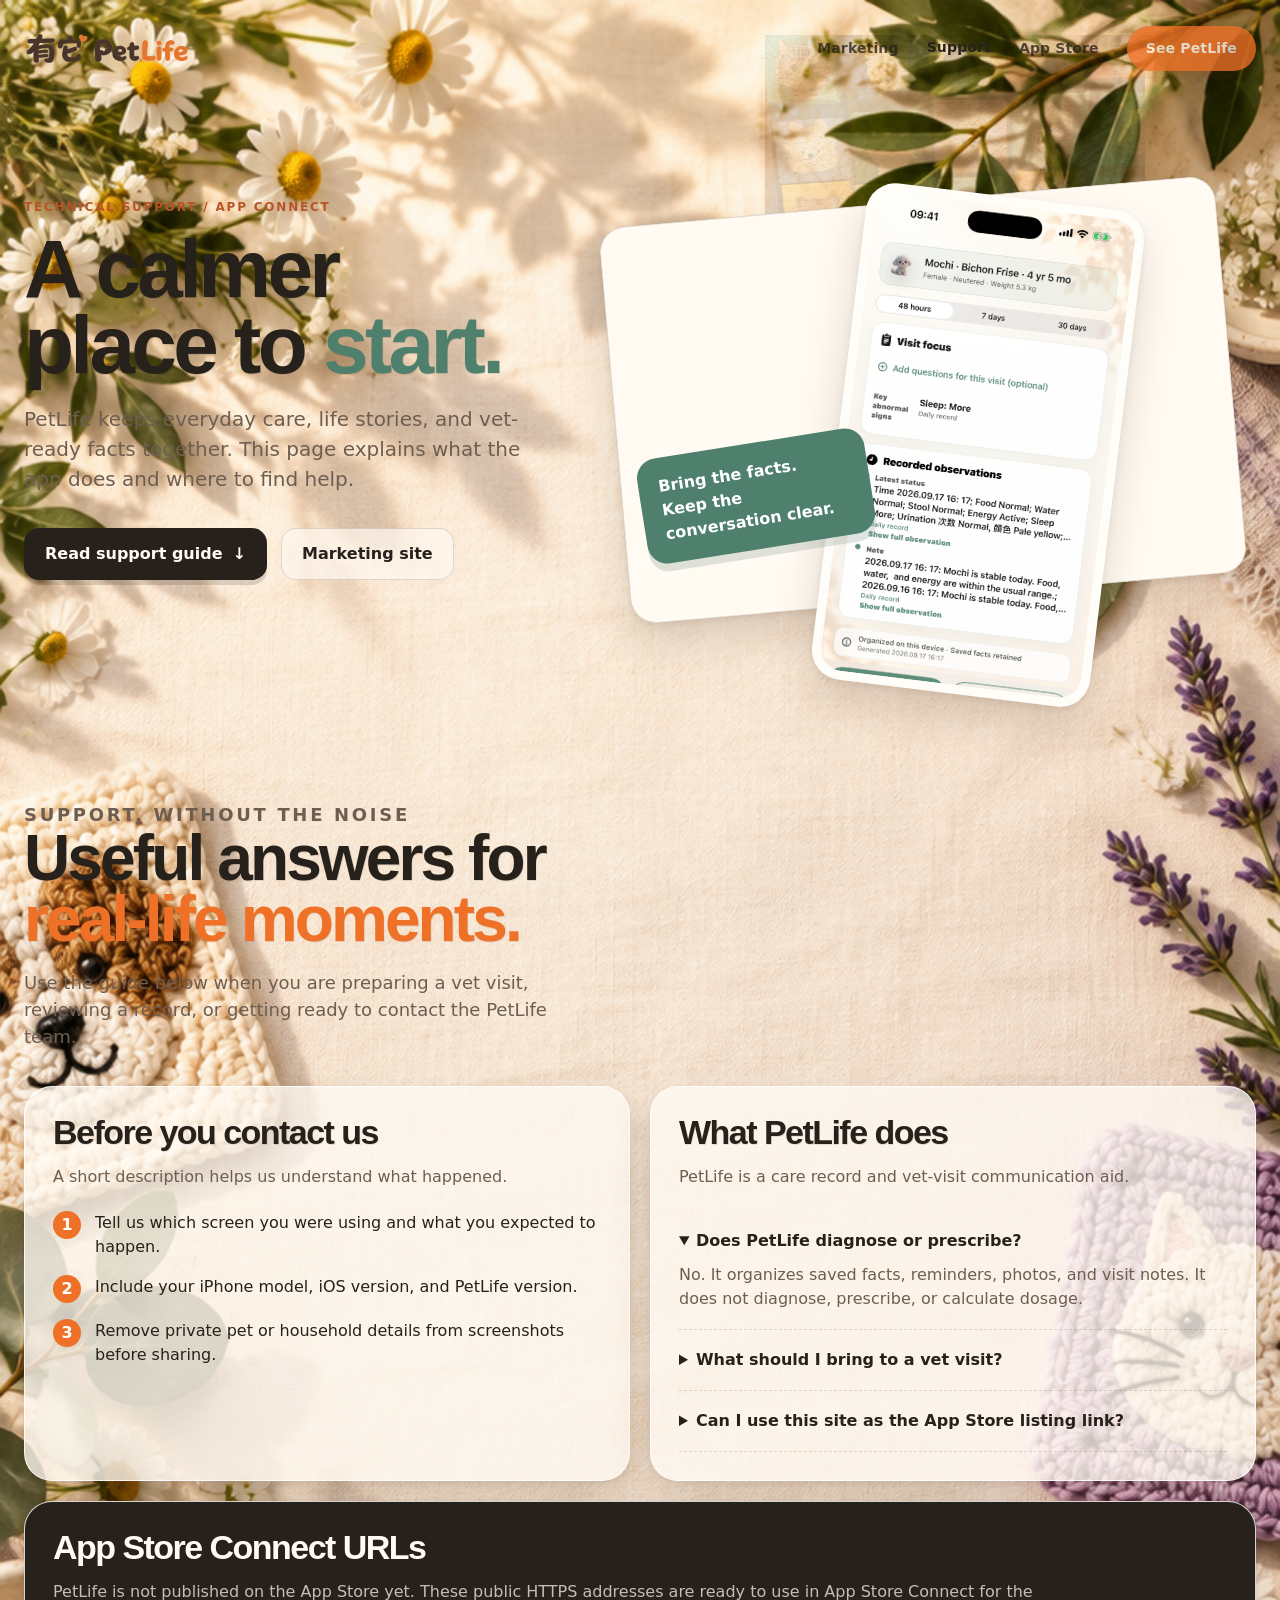
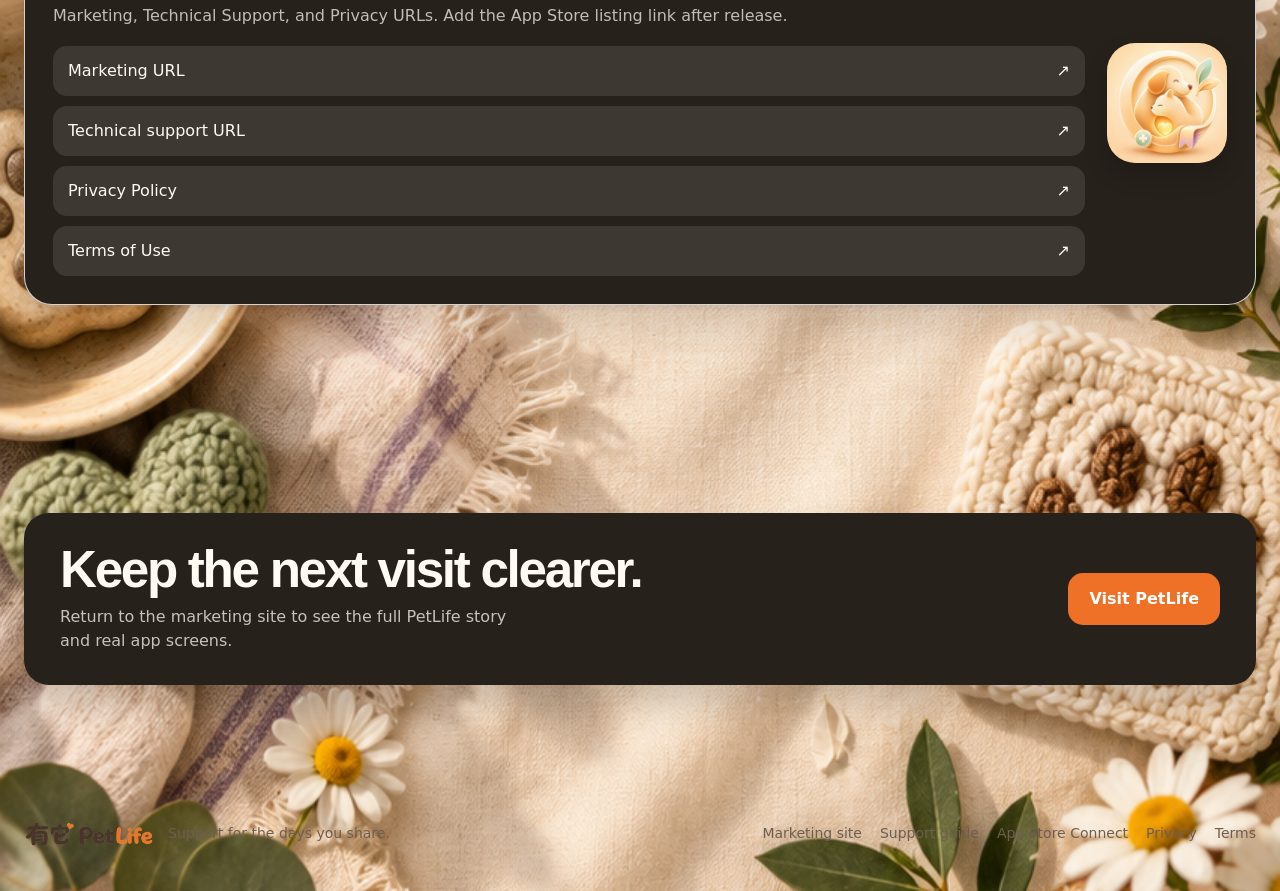
==== commit cc3ba638: "Update App Store Connect support URLs" ====
--- a/support/index.html
+++ b/support/index.html
@@ -1,3 +1,4 @@
+
 <!doctype html>
 <html lang="en">
   <head>
@@ -64,7 +65,7 @@
             <article class="support-card url-card" id="app-store">
               <div>
                 <h2>App Store Connect URLs</h2>
-                <p>PetLife is not published on the App Store yet. These are local previews; enter their public HTTPS addresses after the website is hosted. The App Store listing link can be added after release.</p>
+                <p>PetLife is not published on the App Store yet. These public HTTPS addresses are ready to use in App Store Connect for the Marketing, Technical Support, and Privacy URLs. Add the App Store listing link after release.</p>
                 <div class="url-list">
                   <a href="../marketing/"><span>Marketing URL</span><span aria-hidden="true">↗</span></a>
                   <a href="./"><span>Technical support URL</span><span aria-hidden="true">↗</span></a>
